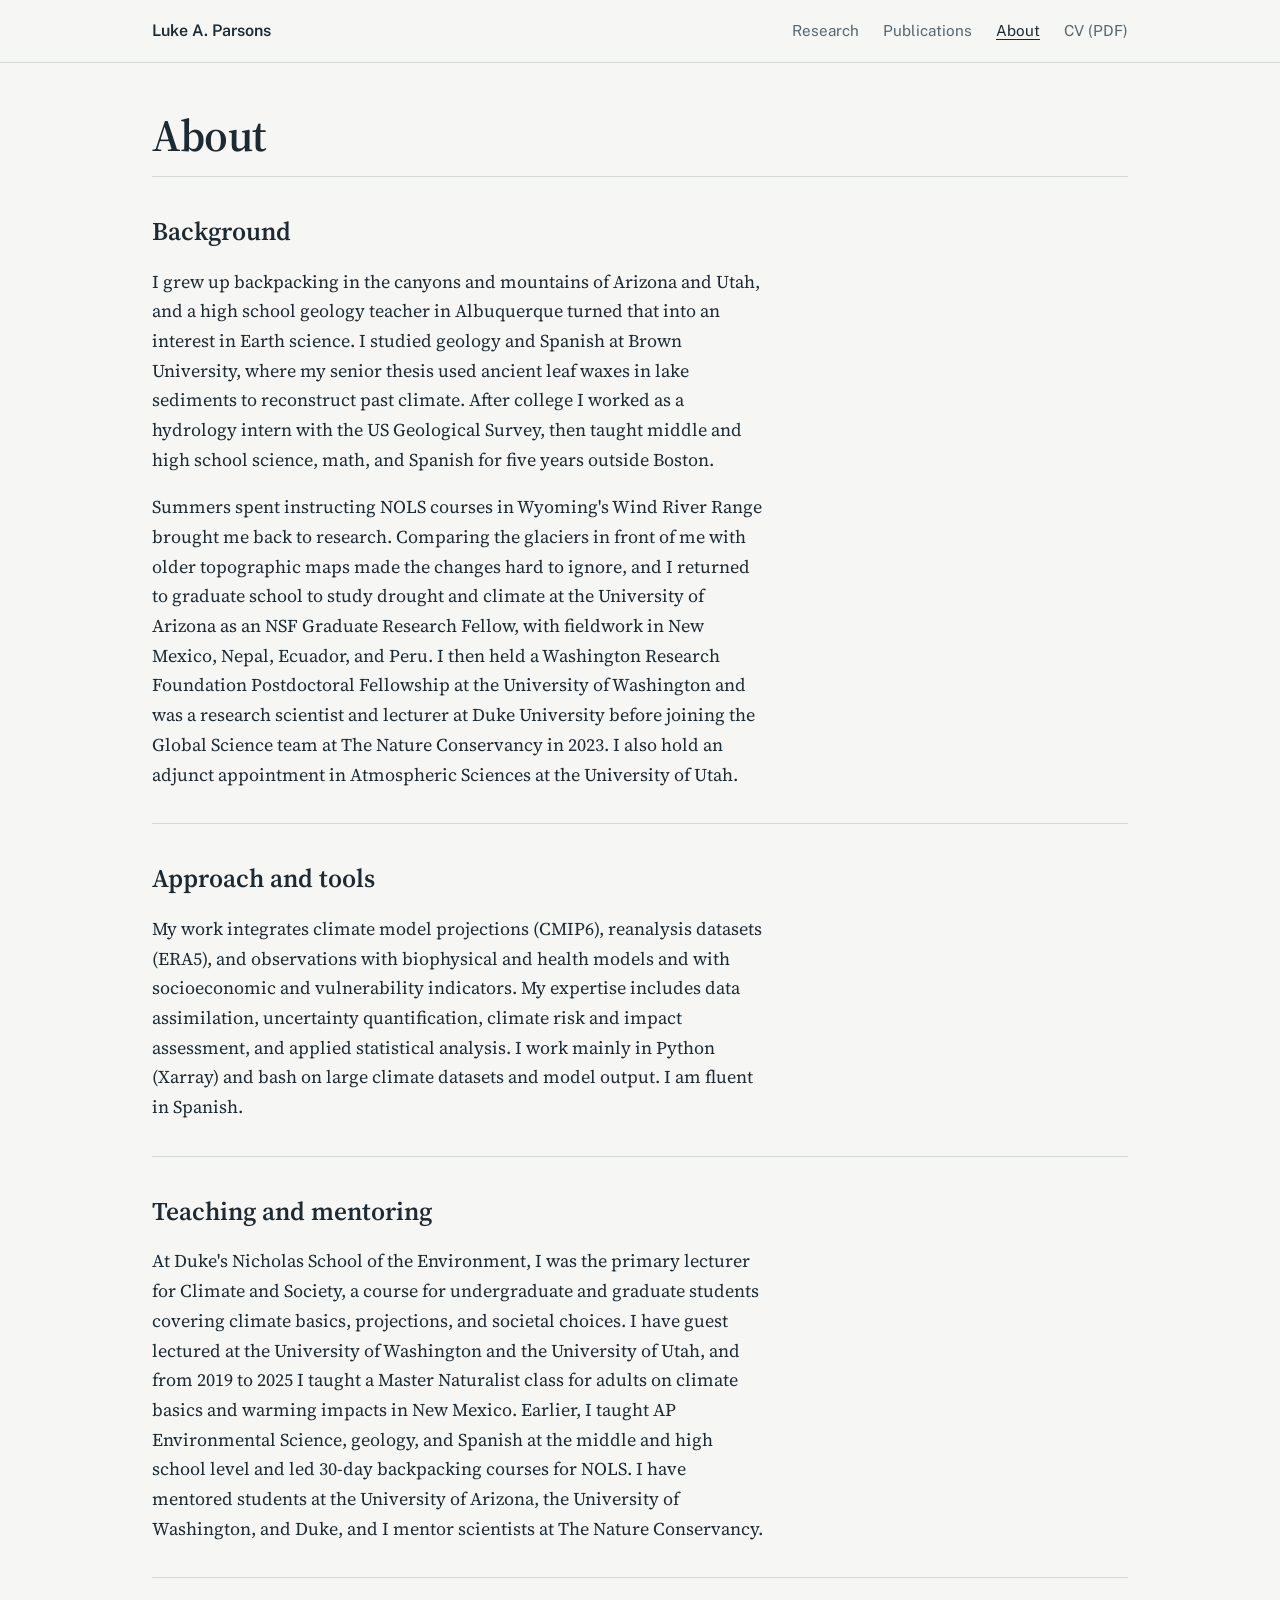
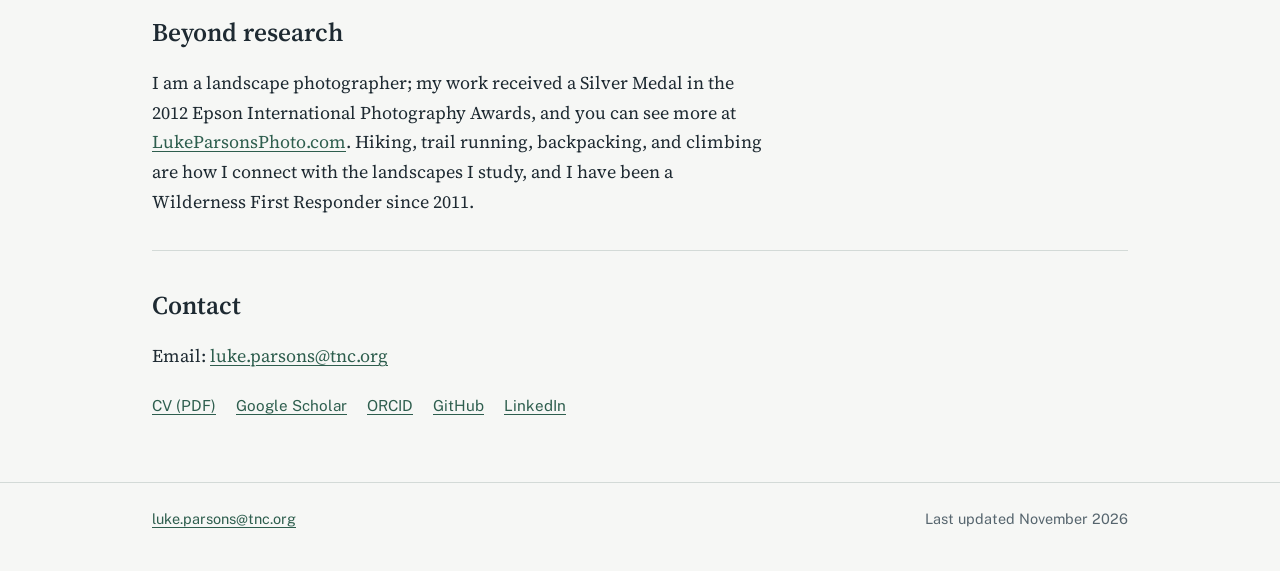
==== about.html @ 3b1d9c3d "Add Research, Publications, and About pages" ====
<!DOCTYPE html>
<html lang="en">
<head>
  <meta charset="utf-8">
  <meta name="viewport" content="width=device-width, initial-scale=1">
  <title>About | Luke A. Parsons</title>
  <meta name="description" content="Background, teaching, and interests of climate scientist Luke A. Parsons.">
  <link rel="preconnect" href="https://fonts.googleapis.com">
  <link rel="preconnect" href="https://fonts.gstatic.com" crossorigin>
  <link href="https://fonts.googleapis.com/css2?family=Public+Sans:wght@400;600&family=Source+Serif+4:opsz,wght@8..60,400;8..60,600&display=swap" rel="stylesheet">
  <link rel="stylesheet" href="css/style.css">
</head>
<body>

  <header class="site-header">
    <div class="wrap">
      <a class="site-name" href="index.html">Luke A. Parsons</a>
      <nav class="site-nav" aria-label="Main">
        <ul>
          <li><a href="research.html">Research</a></li>
          <li><a href="publications.html">Publications</a></li>
          <li><a href="about.html" aria-current="page">About</a></li>
          <li><a href="files/Parsons_CV.pdf">CV (PDF)</a></li>
        </ul>
      </nav>
    </div>
  </header>

  <main class="wrap page">
    <h1>About</h1>

    <!-- To add a landscape photo here, put it in images/ and add:
         <img src="images/your-photo.jpg" alt="Description of the scene"> -->

    <section class="block" aria-labelledby="background-heading">
      <h2 id="background-heading">Background</h2>
      <p>I grew up backpacking in the canyons and mountains of Arizona and Utah, and a high school geology teacher in Albuquerque turned that into an interest in Earth science. I studied geology and Spanish at Brown University, where my senior thesis used ancient leaf waxes in lake sediments to reconstruct past climate. After college I worked as a hydrology intern with the US Geological Survey, then taught middle and high school science, math, and Spanish for five years outside Boston.</p>
      <p>Summers spent instructing NOLS courses in Wyoming's Wind River Range brought me back to research. Comparing the glaciers in front of me with older topographic maps made the changes hard to ignore, and I returned to graduate school to study drought and climate at the University of Arizona as an NSF Graduate Research Fellow, with fieldwork in New Mexico, Nepal, Ecuador, and Peru. I then held a Washington Research Foundation Postdoctoral Fellowship at the University of Washington and was a research scientist and lecturer at Duke University before joining the Global Science team at The Nature Conservancy in 2023. I also hold an adjunct appointment in Atmospheric Sciences at the University of Utah.</p>
    </section>

    <section class="block" aria-labelledby="skills-heading">
      <h2 id="skills-heading">Approach and tools</h2>
      <p>My work integrates climate model projections (CMIP6), reanalysis datasets (ERA5), and observations with biophysical and health models and with socioeconomic and vulnerability indicators. My expertise includes data assimilation, uncertainty quantification, climate risk and impact assessment, and applied statistical analysis. I work mainly in Python (Xarray) and bash on large climate datasets and model output. I am fluent in Spanish.</p>
    </section>

    <section class="block" aria-labelledby="teaching-heading">
      <h2 id="teaching-heading">Teaching and mentoring</h2>
      <p>At Duke's Nicholas School of the Environment, I was the primary lecturer for Climate and Society, a course for undergraduate and graduate students covering climate basics, projections, and societal choices. I have guest lectured at the University of Washington and the University of Utah, and from 2019 to 2025 I taught a Master Naturalist class for adults on climate basics and warming impacts in New Mexico. Earlier, I taught AP Environmental Science, geology, and Spanish at the middle and high school level and led 30-day backpacking courses for NOLS. I have mentored students at the University of Arizona, the University of Washington, and Duke, and I mentor scientists at The Nature Conservancy.</p>
    </section>

    <section class="block" aria-labelledby="beyond-heading">
      <h2 id="beyond-heading">Beyond research</h2>
      <p>I am a landscape photographer; my work received a Silver Medal in the 2012 Epson International Photography Awards, and you can see more at <a href="http://www.lukeparsonsphoto.com">LukeParsonsPhoto.com</a>. Hiking, trail running, backpacking, and climbing are how I connect with the landscapes I study, and I have been a Wilderness First Responder since 2011.</p>
    </section>

    <section class="block" aria-labelledby="contact-heading">
      <h2 id="contact-heading">Contact</h2>
      <p>Email: <a href="mailto:luke.parsons@tnc.org">luke.parsons@tnc.org</a></p>
      <ul class="links">
        <li><a href="files/Parsons_CV.pdf">CV (PDF)</a></li>
        <li><a href="https://scholar.google.com/citations?user=l6NNV3UAAAAJ&amp;hl=en">Google Scholar</a></li>
        <li><a href="https://orcid.org/0000-0003-3147-0593">ORCID</a></li>
        <li><a href="https://github.com/LukeAParsons">GitHub</a></li>
        <li><a href="https://www.linkedin.com/in/luke-parsons-89913312a/">LinkedIn</a></li>
      </ul>
    </section>
  </main>

  <footer class="site-footer">
    <div class="wrap">
      <p><a href="mailto:luke.parsons@tnc.org">luke.parsons@tnc.org</a></p>
      <p>Last updated November 2026</p>
    </div>
  </footer>

</body>
</html>
---- css/style.css ----
/* Luke A. Parsons research website — shared styles
   Colors are variables so light and dark modes stay in sync. */

:root {
  --paper: #f6f7f5;
  --ink: #1e2a32;
  --muted: #56656e;
  --rule: #d3dad7;
  --forest: #2e5e4e;   /* links and theme markers */
  --sun: #a8661a;      /* used once: the line under the name */
  --serif: "Source Serif 4", Georgia, "Times New Roman", serif;
  --sans: "Public Sans", "Helvetica Neue", Arial, sans-serif;
  --measure: 68ch;
  color-scheme: light;
}

@media (prefers-color-scheme: dark) {
  :root {
    --paper: #141a1e;
    --ink: #e6ebe8;
    --muted: #9aa8a4;
    --rule: #2c3a3f;
    --forest: #82bba6;
    --sun: #e0a94a;
    color-scheme: dark;
  }
}

*, *::before, *::after { box-sizing: border-box; }

html { -webkit-text-size-adjust: 100%; }

body {
  margin: 0;
  background: var(--paper);
  color: var(--ink);
  font-family: var(--serif);
  font-size: 1.125rem;
  line-height: 1.65;
}

img { max-width: 100%; height: auto; display: block; }

a { color: var(--forest); text-underline-offset: 0.18em; text-decoration-thickness: 1px; }
a:hover { text-decoration-thickness: 2px; }
a:focus-visible { outline: 2px solid var(--forest); outline-offset: 3px; border-radius: 2px; }

.wrap { max-width: 64rem; margin: 0 auto; padding: 0 1.5rem; }

/* Site header and navigation */
.site-header { border-bottom: 1px solid var(--rule); }
.site-header .wrap {
  display: flex; flex-wrap: wrap; align-items: baseline;
  justify-content: space-between; gap: 0.5rem 2rem;
  padding-top: 1.1rem; padding-bottom: 1.1rem;
}
.site-name {
  font-family: var(--sans); font-weight: 600; font-size: 1rem;
  color: var(--ink); text-decoration: none;
}
.site-nav ul {
  list-style: none; margin: 0; padding: 0;
  display: flex; flex-wrap: wrap; gap: 0.25rem 1.5rem;
  font-family: var(--sans); font-size: 0.95rem;
}
.site-nav a { color: var(--muted); text-decoration: none; }
.site-nav a:hover, .site-nav a[aria-current="page"] { color: var(--ink); text-decoration: underline; }

/* Home: introduction */
.intro {
  display: grid; grid-template-columns: minmax(0, 15rem) minmax(0, 1fr);
  gap: 2.5rem; align-items: start;
  padding-top: 3.5rem; padding-bottom: 3rem;
}
.intro img { border-radius: 4px; }
.intro h1 {
  font-size: clamp(2.4rem, 5.5vw, 3.6rem);
  font-weight: 600; line-height: 1.05; letter-spacing: -0.015em;
  margin: 0 0 0.9rem;
  padding-bottom: 0.6rem;
  border-bottom: 3px solid var(--sun);
  display: inline-block;
}
.affiliations {
  font-family: var(--sans); font-size: 0.98rem; color: var(--muted);
  margin: 0 0 1.4rem; line-height: 1.5;
}
.intro p { max-width: var(--measure); }
.links {
  list-style: none; margin: 1.4rem 0 0; padding: 0;
  display: flex; flex-wrap: wrap; gap: 0.4rem 1.25rem;
  font-family: var(--sans); font-size: 0.95rem;
}

/* Section headings */
section h2 {
  font-size: 1.6rem; font-weight: 600; line-height: 1.2;
  margin: 0 0 1.25rem;
}
.home-section { position: relative; padding-top: 2.5rem; padding-bottom: 2.5rem; }
/* Divider aligned with the text column rather than the page edge */
.home-section::before {
  content: ""; position: absolute; top: 0; left: 1.5rem; right: 1.5rem;
  border-top: 1px solid var(--rule);
}

/* Research themes: three columns divided by rules, one line per theme on small screens */
.themes {
  display: grid; grid-template-columns: repeat(3, minmax(0, 1fr));
  gap: 0; margin: 0; padding: 0; list-style: none;
}
.themes li { padding: 0 1.5rem; border-left: 1px solid var(--rule); }
.themes li:first-child { padding-left: 0; border-left: 0; }
.themes h3 { font-size: 1.2rem; line-height: 1.3; margin: 0 0 0.5rem; }
.themes h3 a { color: var(--ink); text-decoration: none; }
.themes h3 a:hover { color: var(--forest); text-decoration: underline; }
.themes p { margin: 0; font-size: 1.02rem; }
.foundations { max-width: var(--measure); color: var(--muted); margin: 2rem 0 0; font-size: 1.02rem; }

/* Publication lists */
.pubs { list-style: none; margin: 0; padding: 0; max-width: 52rem; }
.pubs li { padding: 0.9rem 0; border-bottom: 1px solid var(--rule); }
.pubs li:first-child { padding-top: 0; }
.pub-title { display: block; font-weight: 600; line-height: 1.4; text-decoration: none; }
.pub-title:hover { text-decoration: underline; }
.pub-meta { display: block; font-size: 0.98rem; color: var(--muted); }
.pub-meta strong { color: var(--ink); font-weight: 600; }
.more { font-family: var(--sans); font-size: 0.95rem; margin: 1.25rem 0 0; }

.recognition { max-width: var(--measure); margin: 0; }

/* Footer */
.site-footer { border-top: 1px solid var(--rule); margin-top: 1rem; }
.site-footer .wrap {
  padding-top: 1.5rem; padding-bottom: 2.5rem;
  font-family: var(--sans); font-size: 0.9rem; color: var(--muted);
  display: flex; flex-wrap: wrap; justify-content: space-between; gap: 0.5rem 2rem;
}
.site-footer p { margin: 0; }

/* Small screens */
@media (max-width: 44rem) {
  .intro { grid-template-columns: 1fr; gap: 1.5rem; padding-top: 2rem; }
  .intro img { max-width: 11rem; }
  .themes { grid-template-columns: 1fr; }
  .themes li { padding: 1rem 0; border-left: 0; border-top: 1px solid var(--rule); }
  .themes li:first-child { padding-top: 0; border-top: 0; }
}

@media (prefers-reduced-motion: reduce) {
  * { scroll-behavior: auto !important; }
}

/* ---------- Inner pages (Research, Publications, About) ---------- */
.page { padding-top: 3rem; padding-bottom: 2rem; }
.page > h1 {
  font-size: clamp(2rem, 4.5vw, 2.8rem); font-weight: 600;
  line-height: 1.1; letter-spacing: -0.01em; margin: 0 0 1rem;
}
.lede { max-width: var(--measure); font-size: 1.2rem; margin: 0 0 1.5rem; }
.page-nav {
  list-style: none; margin: 0 0 1rem; padding: 0;
  display: flex; flex-wrap: wrap; gap: 0.4rem 1.25rem;
  font-family: var(--sans); font-size: 0.95rem;
}
.block { position: relative; padding-top: 2.5rem; padding-bottom: 1rem; scroll-margin-top: 1rem; }
.block::before {
  content: ""; position: absolute; top: 0; left: 0; right: 0;
  border-top: 1px solid var(--rule);
}
.block > p, .block > ul { max-width: var(--measure); }

/* A research highlight: finding first, paper link underneath */
.highlight { max-width: var(--measure); margin: 0 0 2rem; padding-left: 1.1rem; border-left: 3px solid var(--forest); }
.highlight h3 { font-size: 1.15rem; line-height: 1.3; margin: 0 0 0.4rem; }
.highlight p { margin: 0 0 0.5rem; }
.source { font-family: var(--sans); font-size: 0.9rem; color: var(--muted); }
.related { font-size: 1rem; }
.related li { margin-bottom: 0.4rem; }

/* Publications page */
.year { font-family: var(--sans); font-size: 1rem; font-weight: 600; color: var(--muted); margin: 2rem 0 0.5rem; }
.pubs.full li { display: grid; grid-template-columns: 2.5rem minmax(0, 1fr); gap: 0 0.5rem; }
.pub-num { font-family: var(--sans); font-size: 0.9rem; color: var(--muted); padding-top: 0.2rem; }
.plain-list { list-style: none; padding: 0; margin: 0; max-width: 52rem; }
.plain-list li { padding: 0.5rem 0; border-bottom: 1px solid var(--rule); }

/* About page */
.about-grid { display: grid; grid-template-columns: minmax(0, 1fr); gap: 0; }
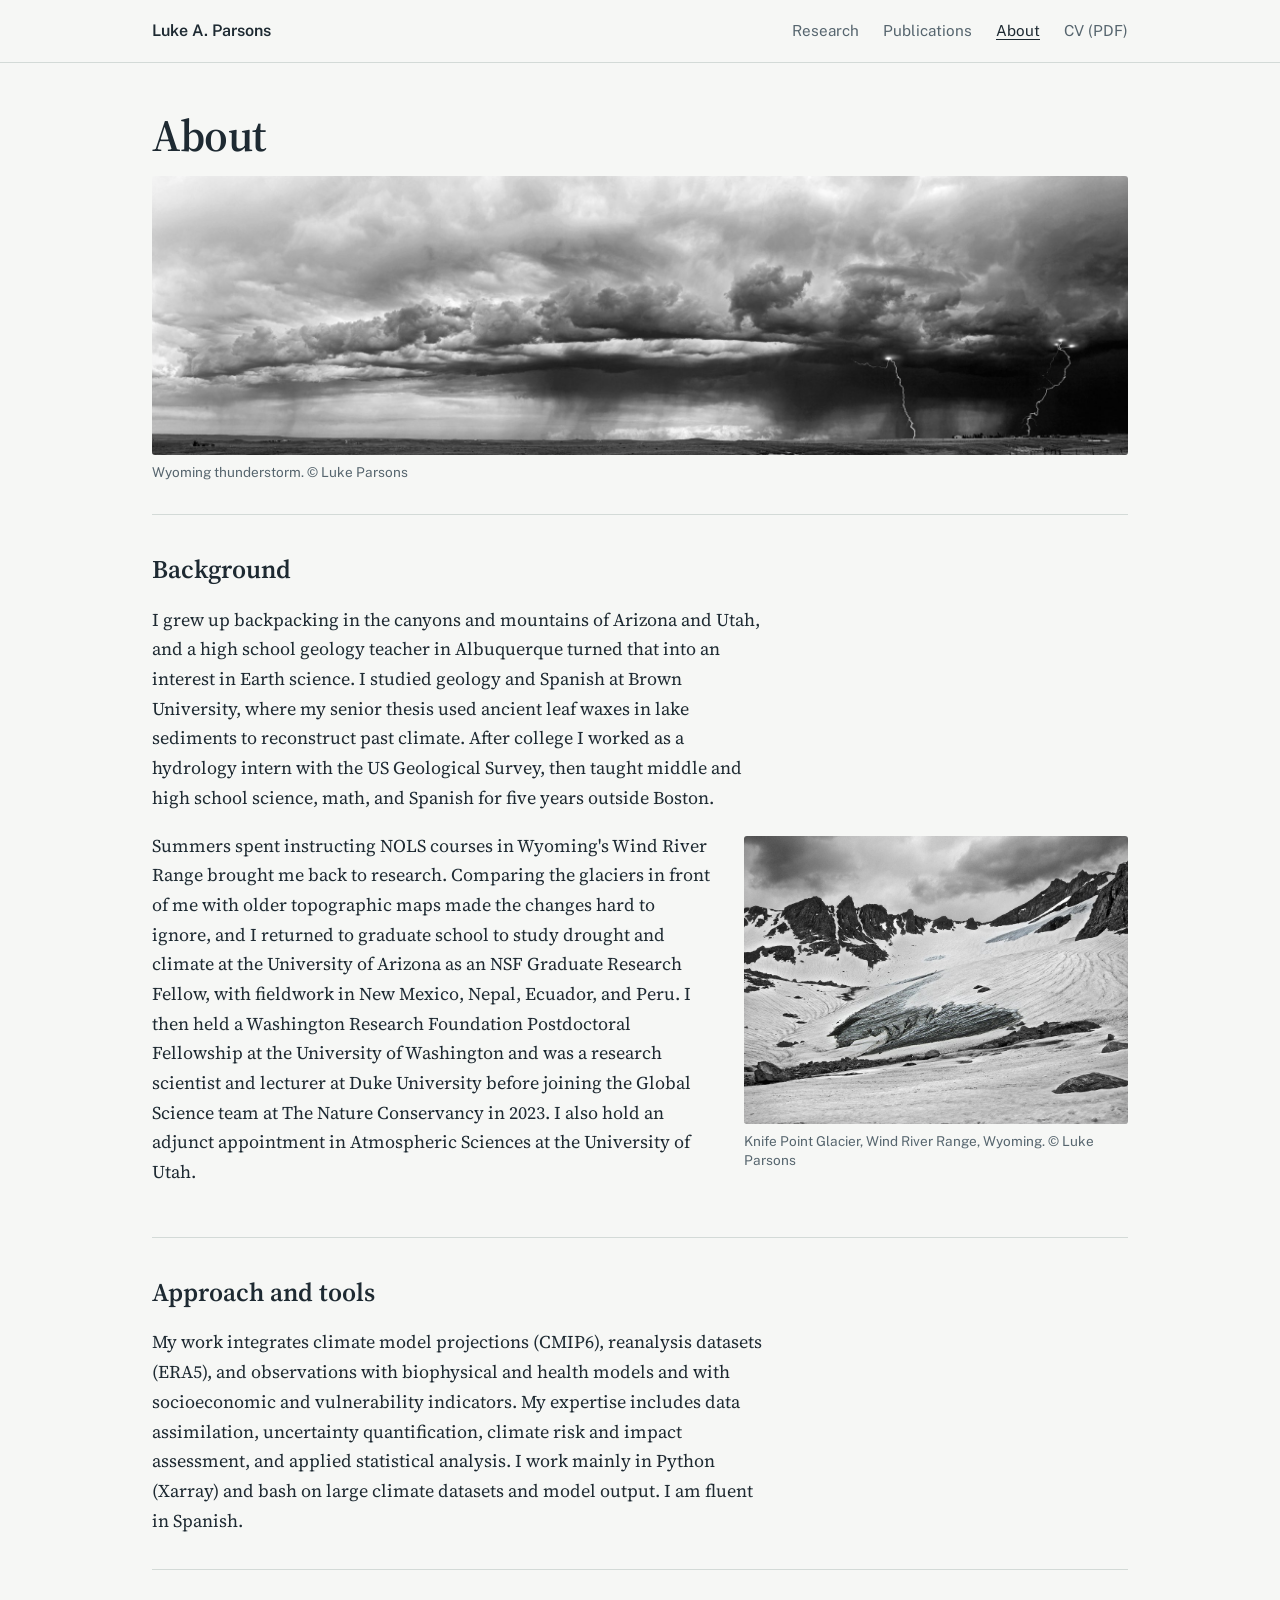
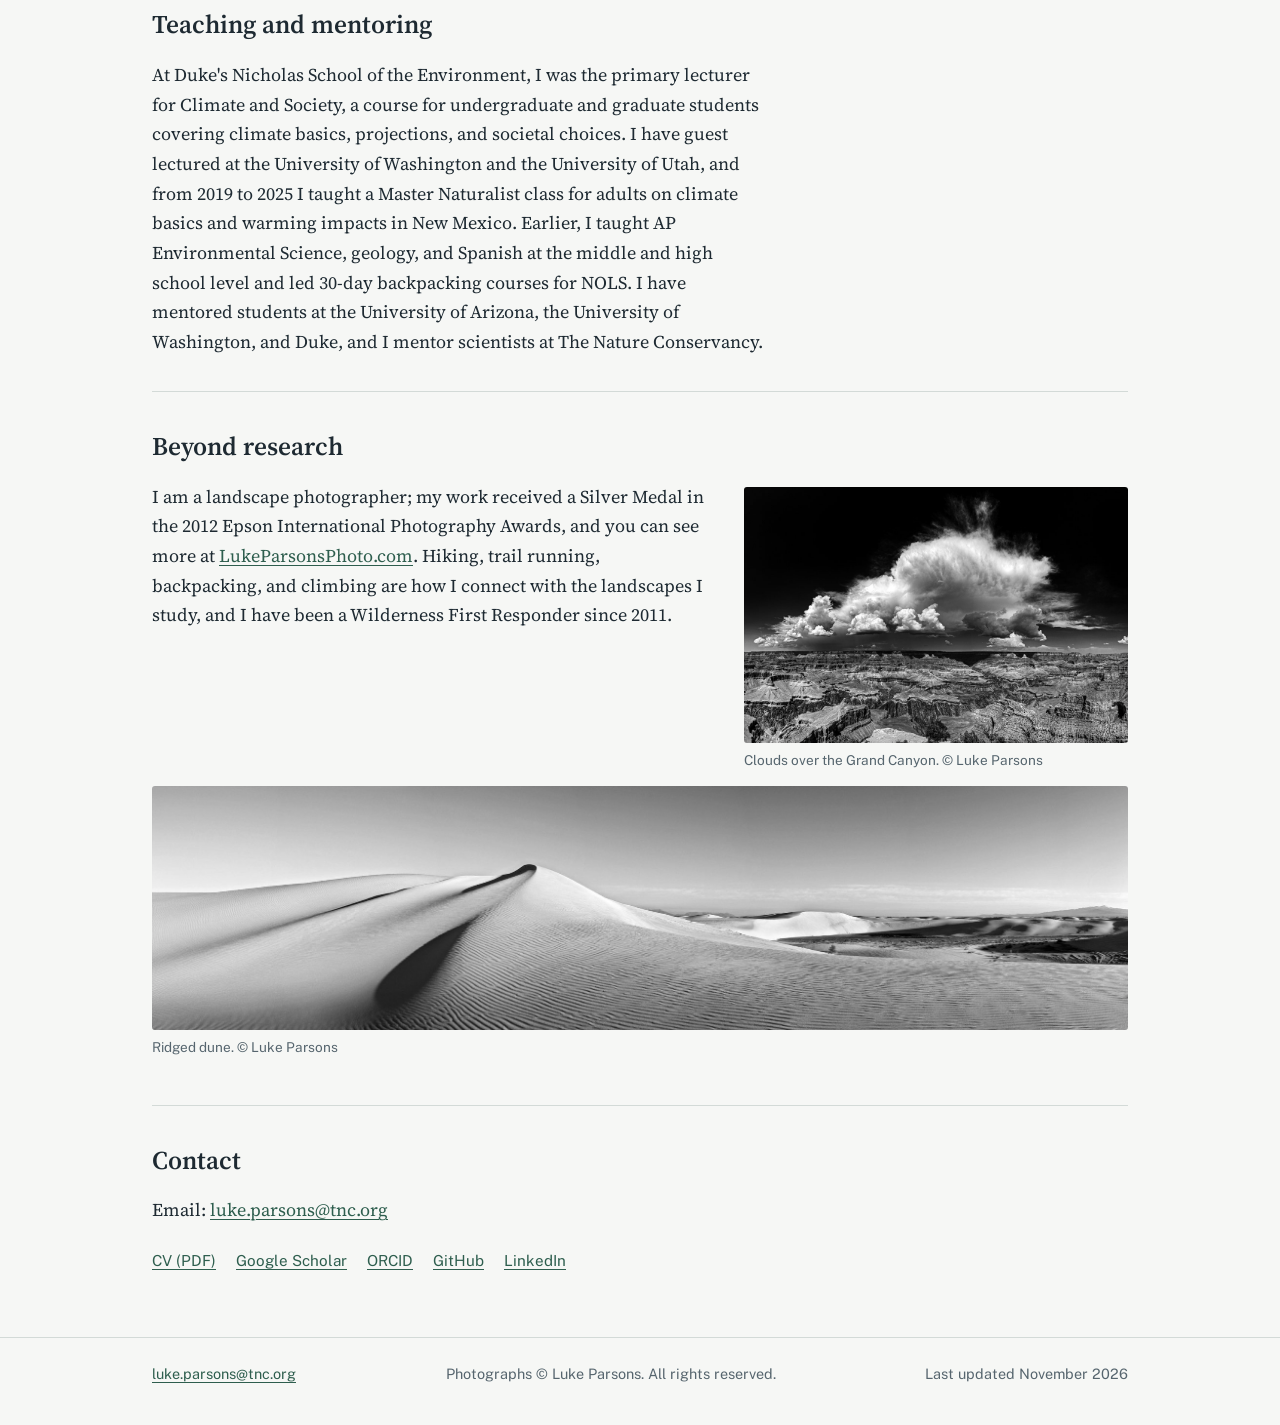
==== commit a127b2af: "Add landscape photos to About page" ====
--- a/about.html
+++ b/about.html
@@ -29,13 +29,23 @@
   <main class="wrap page">
     <h1>About</h1>
 
-    <!-- To add a landscape photo here, put it in images/ and add:
-         <img src="images/your-photo.jpg" alt="Description of the scene"> -->
+    <figure class="photo">
+      <img src="images/wyoming-thunderstorm.jpg" width="2000" height="572"
+           alt="Black-and-white panorama of a thunderstorm over open prairie, with rain shafts and two lightning bolts striking near distant buildings">
+      <figcaption>Wyoming thunderstorm. &copy; Luke Parsons</figcaption>
+    </figure>
 
     <section class="block" aria-labelledby="background-heading">
       <h2 id="background-heading">Background</h2>
       <p>I grew up backpacking in the canyons and mountains of Arizona and Utah, and a high school geology teacher in Albuquerque turned that into an interest in Earth science. I studied geology and Spanish at Brown University, where my senior thesis used ancient leaf waxes in lake sediments to reconstruct past climate. After college I worked as a hydrology intern with the US Geological Survey, then taught middle and high school science, math, and Spanish for five years outside Boston.</p>
+      <div class="text-figure">
       <p>Summers spent instructing NOLS courses in Wyoming's Wind River Range brought me back to research. Comparing the glaciers in front of me with older topographic maps made the changes hard to ignore, and I returned to graduate school to study drought and climate at the University of Arizona as an NSF Graduate Research Fellow, with fieldwork in New Mexico, Nepal, Ecuador, and Peru. I then held a Washington Research Foundation Postdoctoral Fellowship at the University of Washington and was a research scientist and lecturer at Duke University before joining the Global Science team at The Nature Conservancy in 2023. I also hold an adjunct appointment in Atmospheric Sciences at the University of Utah.</p>
+        <figure class="photo">
+          <img src="images/knife-point-glacier.jpg" width="1041" height="780"
+               alt="Black-and-white view of Knife Point Glacier, snow and exposed gray ice beneath jagged rocky peaks and dark clouds">
+          <figcaption>Knife Point Glacier, Wind River Range, Wyoming. &copy; Luke Parsons</figcaption>
+        </figure>
+      </div>
     </section>
 
     <section class="block" aria-labelledby="skills-heading">
@@ -50,7 +60,19 @@
 
     <section class="block" aria-labelledby="beyond-heading">
       <h2 id="beyond-heading">Beyond research</h2>
+      <div class="text-figure">
       <p>I am a landscape photographer; my work received a Silver Medal in the 2012 Epson International Photography Awards, and you can see more at <a href="http://www.lukeparsonsphoto.com">LukeParsonsPhoto.com</a>. Hiking, trail running, backpacking, and climbing are how I connect with the landscapes I study, and I have been a Wilderness First Responder since 2011.</p>
+        <figure class="photo">
+          <img src="images/grand-canyon-clouds.jpg" width="1020" height="680"
+               alt="Black-and-white photo of a towering cumulus cloud above the layered cliffs and buttes of the Grand Canyon under a dark sky">
+          <figcaption>Clouds over the Grand Canyon. &copy; Luke Parsons</figcaption>
+        </figure>
+      </div>
+      <figure class="photo">
+        <img src="images/ridged-dune.jpg" width="2000" height="499"
+             alt="Black-and-white panorama of a rippled sand dune with a sharp curving crest, with more dunes and distant mountains beyond">
+        <figcaption>Ridged dune. &copy; Luke Parsons</figcaption>
+      </figure>
     </section>
 
     <section class="block" aria-labelledby="contact-heading">
@@ -69,6 +91,7 @@
   <footer class="site-footer">
     <div class="wrap">
       <p><a href="mailto:luke.parsons@tnc.org">luke.parsons@tnc.org</a></p>
+      <p>Photographs &copy; Luke Parsons. All rights reserved.</p>
       <p>Last updated November 2026</p>
     </div>
   </footer>
--- a/css/style.css
+++ b/css/style.css
@@ -187,3 +187,20 @@
 
 /* About page */
 .about-grid { display: grid; grid-template-columns: minmax(0, 1fr); gap: 0; }
+
+/* Photographs: full-width panoramas and photos set beside text */
+.photo { margin: 0 0 2rem; }
+.photo img { width: 100%; border-radius: 3px; }
+.photo figcaption {
+  font-family: var(--sans); font-size: 0.85rem; color: var(--muted);
+  margin-top: 0.5rem; line-height: 1.4;
+}
+.text-figure {
+  display: grid; grid-template-columns: minmax(0, 1fr) minmax(0, 24rem);
+  gap: 2rem; align-items: start; margin-bottom: 1rem;
+}
+.text-figure p { margin-top: 0; }
+.text-figure .photo { margin: 0.35rem 0 0; }
+@media (max-width: 44rem) {
+  .text-figure { grid-template-columns: 1fr; gap: 1rem; }
+}
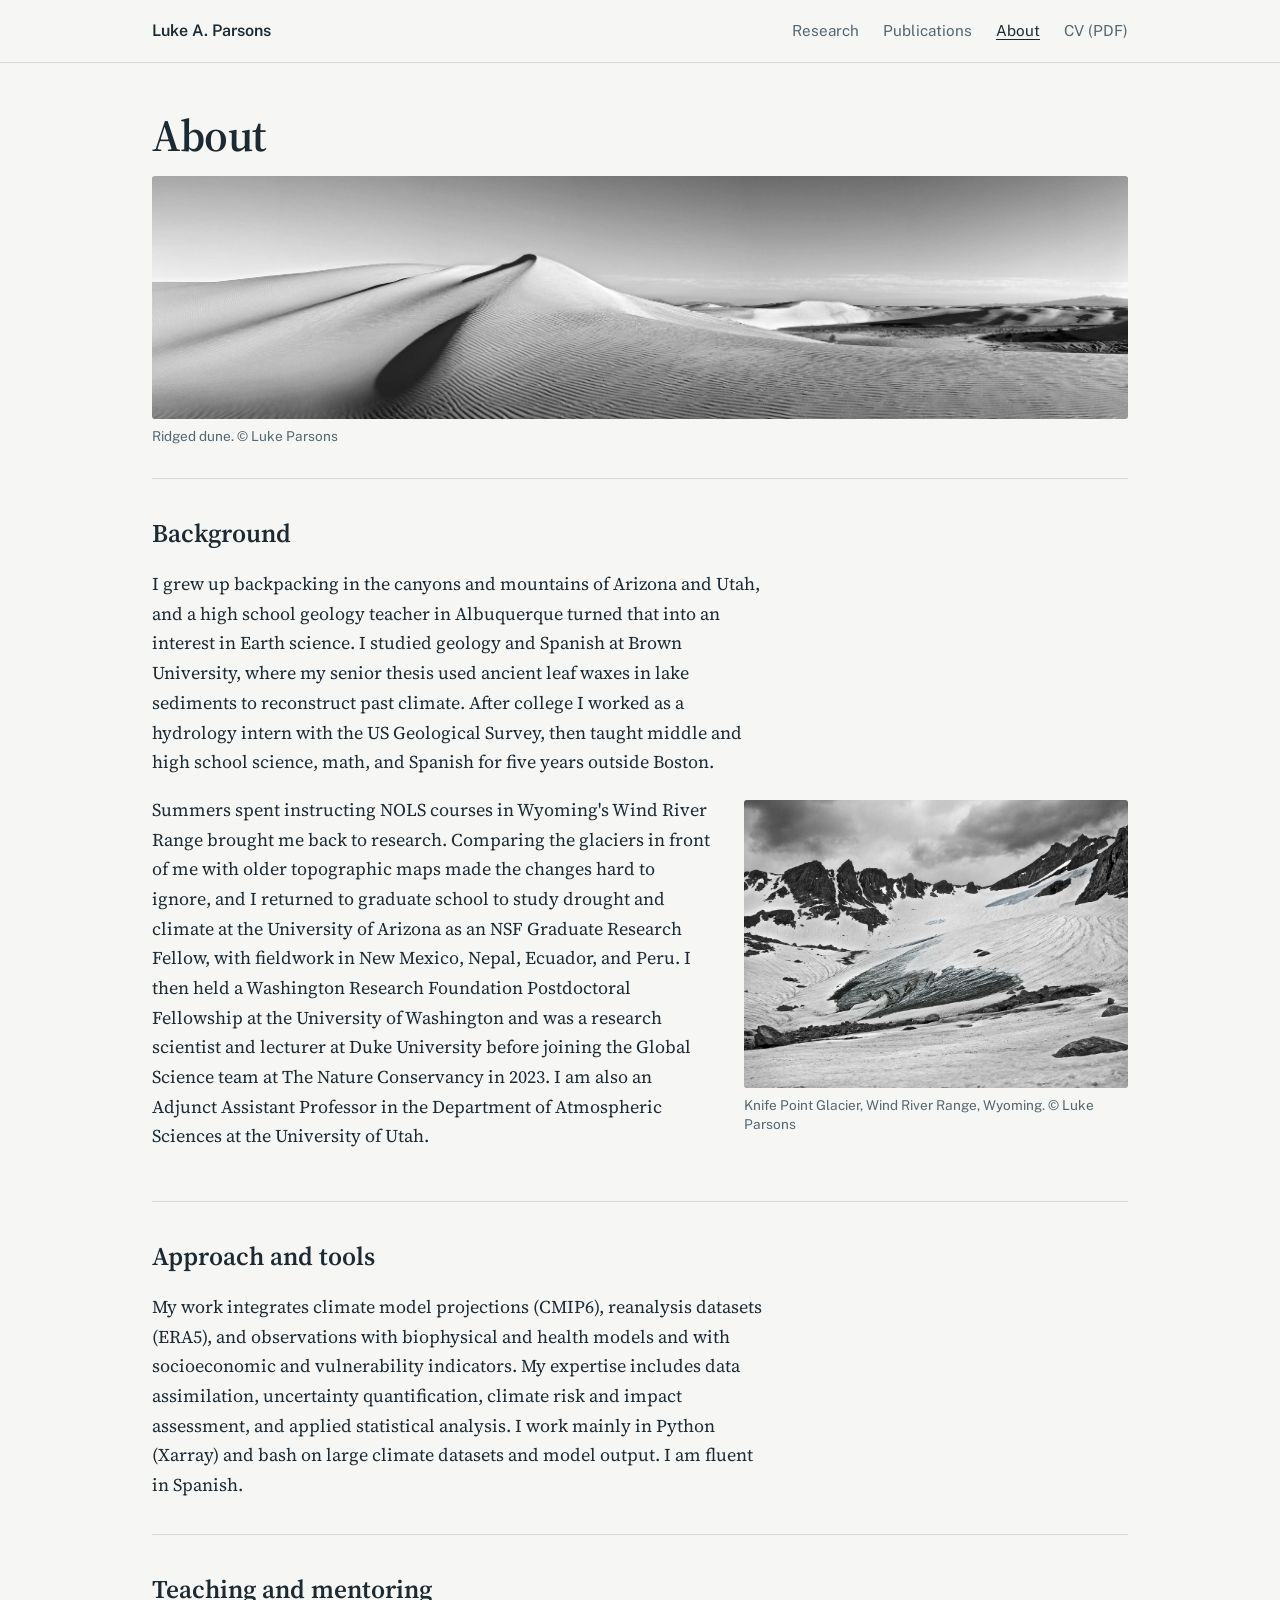
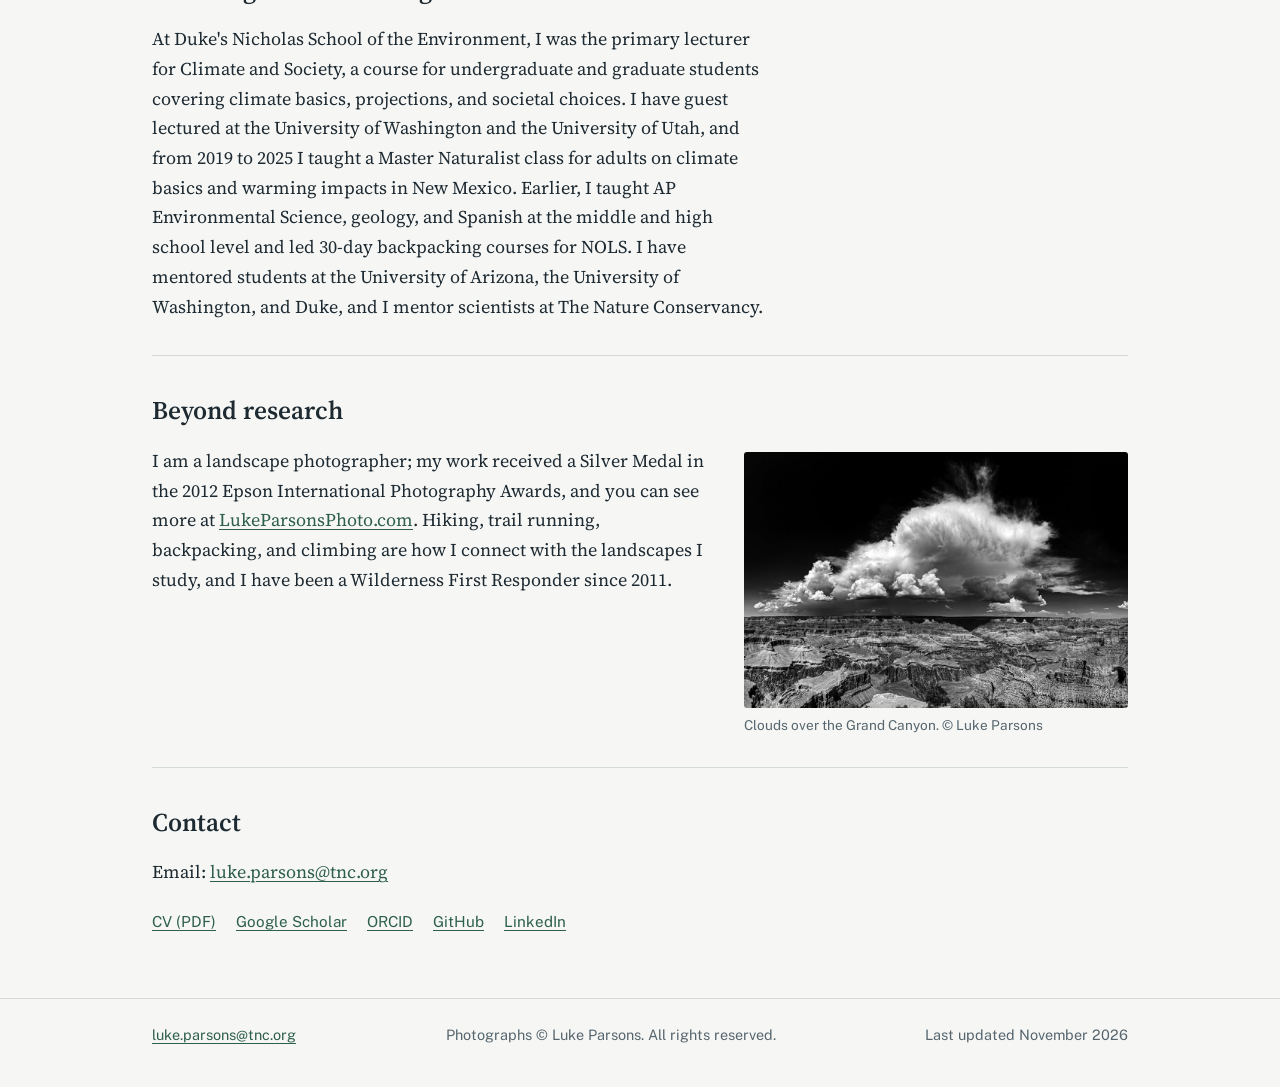
==== commit 8b7f8001: "Use formal Utah adjunct title" ====
--- a/about.html
+++ b/about.html
@@ -30,16 +30,16 @@
     <h1>About</h1>
 
     <figure class="photo">
-      <img src="images/wyoming-thunderstorm.jpg" width="2000" height="572"
-           alt="Black-and-white panorama of a thunderstorm over open prairie, with rain shafts and two lightning bolts striking near distant buildings">
-      <figcaption>Wyoming thunderstorm. &copy; Luke Parsons</figcaption>
+      <img src="images/ridged-dune.jpg" width="2000" height="499"
+           alt="Black-and-white panorama of a rippled sand dune with a sharp curving crest, with more dunes and distant mountains beyond">
+      <figcaption>Ridged dune. &copy; Luke Parsons</figcaption>
     </figure>
 
     <section class="block" aria-labelledby="background-heading">
       <h2 id="background-heading">Background</h2>
       <p>I grew up backpacking in the canyons and mountains of Arizona and Utah, and a high school geology teacher in Albuquerque turned that into an interest in Earth science. I studied geology and Spanish at Brown University, where my senior thesis used ancient leaf waxes in lake sediments to reconstruct past climate. After college I worked as a hydrology intern with the US Geological Survey, then taught middle and high school science, math, and Spanish for five years outside Boston.</p>
       <div class="text-figure">
-      <p>Summers spent instructing NOLS courses in Wyoming's Wind River Range brought me back to research. Comparing the glaciers in front of me with older topographic maps made the changes hard to ignore, and I returned to graduate school to study drought and climate at the University of Arizona as an NSF Graduate Research Fellow, with fieldwork in New Mexico, Nepal, Ecuador, and Peru. I then held a Washington Research Foundation Postdoctoral Fellowship at the University of Washington and was a research scientist and lecturer at Duke University before joining the Global Science team at The Nature Conservancy in 2023. I also hold an adjunct appointment in Atmospheric Sciences at the University of Utah.</p>
+      <p>Summers spent instructing NOLS courses in Wyoming's Wind River Range brought me back to research. Comparing the glaciers in front of me with older topographic maps made the changes hard to ignore, and I returned to graduate school to study drought and climate at the University of Arizona as an NSF Graduate Research Fellow, with fieldwork in New Mexico, Nepal, Ecuador, and Peru. I then held a Washington Research Foundation Postdoctoral Fellowship at the University of Washington and was a research scientist and lecturer at Duke University before joining the Global Science team at The Nature Conservancy in 2023. I am also an Adjunct Assistant Professor in the Department of Atmospheric Sciences at the University of Utah.</p>
         <figure class="photo">
           <img src="images/knife-point-glacier.jpg" width="1041" height="780"
                alt="Black-and-white view of Knife Point Glacier, snow and exposed gray ice beneath jagged rocky peaks and dark clouds">
@@ -68,11 +68,6 @@
           <figcaption>Clouds over the Grand Canyon. &copy; Luke Parsons</figcaption>
         </figure>
       </div>
-      <figure class="photo">
-        <img src="images/ridged-dune.jpg" width="2000" height="499"
-             alt="Black-and-white panorama of a rippled sand dune with a sharp curving crest, with more dunes and distant mountains beyond">
-        <figcaption>Ridged dune. &copy; Luke Parsons</figcaption>
-      </figure>
     </section>
 
     <section class="block" aria-labelledby="contact-heading">
